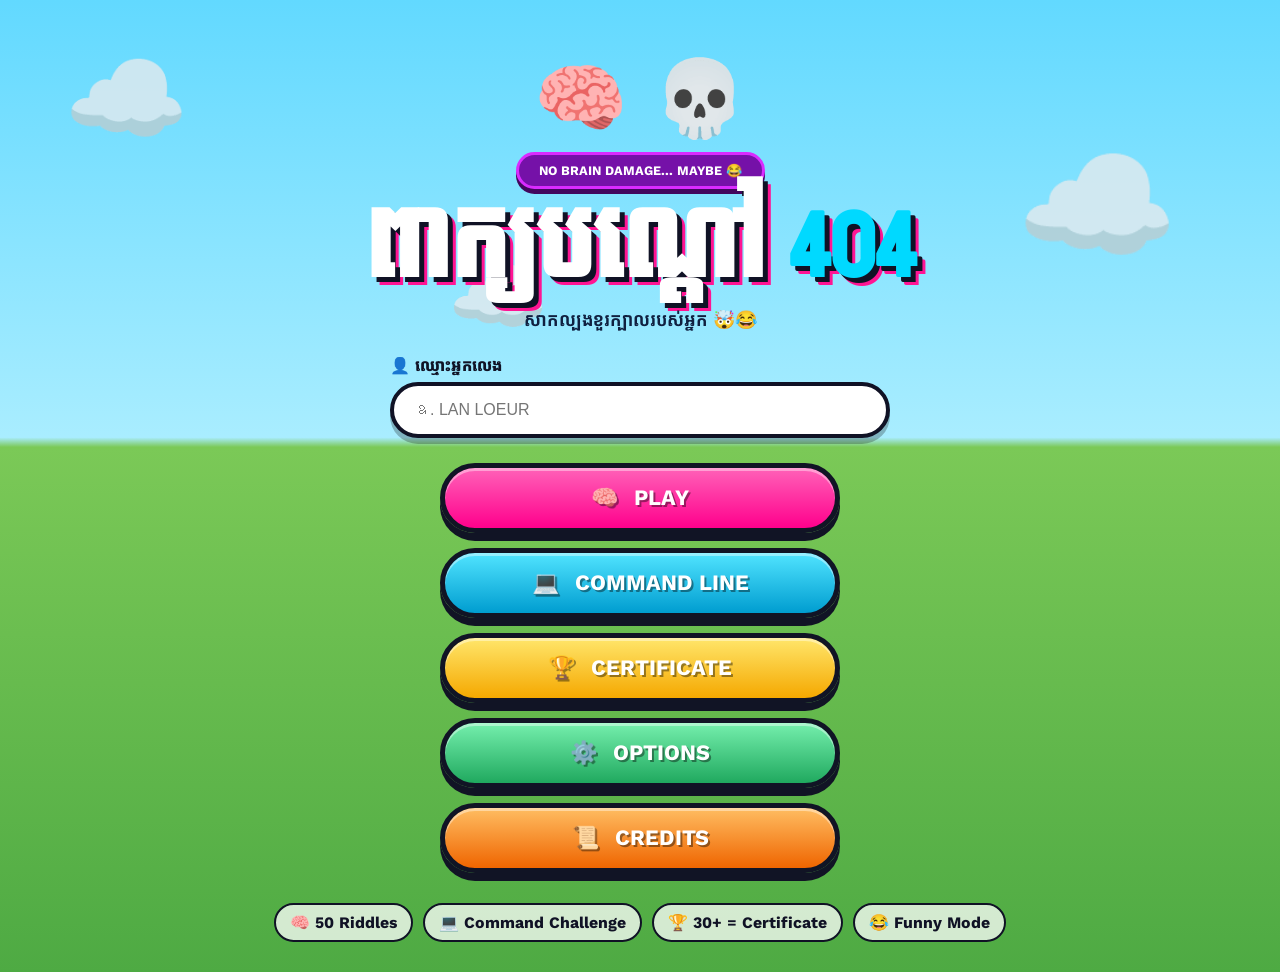
==== index.html @ 220d0214 "Add files via upload" ====
<!DOCTYPE html>
<html lang="km">
<head>
    <meta charset="UTF-8">
    <meta name="viewport" content="width=device-width, initial-scale=1.0">

    <title>ពាក្យបណ្ដៅ 404 🧠</title>

    <link rel="stylesheet" href="style.css">

    <link rel="preconnect" href="https://fonts.googleapis.com">
    <link rel="preconnect" href="https://fonts.gstatic.com" crossorigin>
    <link href="https://fonts.googleapis.com/css2?family=Kantumruy+Pro:wght@400;500;600;700&family=Koulen&display=swap" rel="stylesheet">
</head>

<body>

<!-- ================= HOME ================= -->

<section id="homeScreen" class="screen active">

    <div class="cloud cloud1">☁️</div>
    <div class="cloud cloud2">☁️</div>
    <div class="cloud cloud3">☁️</div>

    <div class="game-logo">
        <div class="logo-icons">🧠 💀</div>

        <div class="logo-small">
            NO BRAIN DAMAGE... MAYBE 😂
        </div>

        <h1>
            ពាក្យបណ្ដៅ
            <span>404</span>
        </h1>

        <p>
            សាកល្បងខួរក្បាលរបស់អ្នក 🤯😂
        </p>
    </div>

    <!-- Player name -->

    <div class="name-box">
        <label>👤 ឈ្មោះអ្នកលេង</label>

        <input
            type="text"
            id="playerName"
            placeholder="ឧ. LAN LOEUR"
            maxlength="30"
        >
    </div>


    <!-- Main Menu -->

    <div class="main-menu">

        <button class="game-btn pink" onclick="startRiddleGame()">
            <span>🧠</span>
            PLAY
        </button>

        <button class="game-btn blue" onclick="startCommandGame()">
            <span>💻</span>
            COMMAND LINE
        </button>

        <button class="game-btn yellow" onclick="openCertificate()">
            <span>🏆</span>
            CERTIFICATE
        </button>

        <button class="game-btn green" onclick="showOptions()">
            <span>⚙️</span>
            OPTIONS
        </button>

        <button class="game-btn orange" onclick="showCredits()">
            <span>📜</span>
            CREDITS
        </button>

    </div>


    <!-- Game Info -->

    <div class="bottom-info">

        <div>🧠 50 Riddles</div>
        <div>💻 Command Challenge</div>
        <div>🏆 30+ = Certificate</div>
        <div>😂 Funny Mode</div>

    </div>

</section>


<!-- ================= GAME ================= -->

<section id="gameScreen" class="screen">

    <div class="game-top">

        <button class="back-btn" onclick="goHome()">
            ← HOME
        </button>

        <div class="game-title" id="gameTitle">
            🧠 ពាក្យបណ្ដៅ
        </div>

        <div class="score">
            ⭐ <span id="score">0</span>
        </div>

    </div>


    <div class="progress-area">

        <div class="progress-text">
            Question <span id="questionNumber">1</span>
            /
            <span id="totalQuestions">50</span>
        </div>

        <div class="progress-bar">
            <div id="progressFill"></div>
        </div>

    </div>


    <div class="question-card">

        <div class="question-icon" id="questionIcon">
            🧠
        </div>

        <div class="funny-tag">
            😂 FUNNY MODE
        </div>

        <h2 id="questionText">
            សំណួរ
        </h2>

        <p id="loveText" class="love-text"></p>

        <input
            id="answerInput"
            type="text"
            placeholder="វាយចម្លើយរបស់អ្នក..."
            autocomplete="off"
        >

        <div class="answer-buttons">

            <button class="hint-btn" onclick="showHint()">
                💡 HINT
            </button>

            <button class="submit-btn" onclick="checkAnswer()">
                🚀 ANSWER
            </button>

        </div>

        <div id="hintBox" class="hint-box"></div>

        <div id="feedback" class="feedback"></div>

    </div>


    <div class="game-stats">

        <div>
            🔥 Combo:
            <strong id="combo">0</strong>
        </div>

        <div>
            ⭐ Score:
            <strong id="gameScore">0</strong>
        </div>

    </div>

</section>


<!-- ================= RESULT ================= -->

<section id="resultScreen" class="screen">

    <div class="result-box">

        <div class="result-icon" id="resultIcon">
            🏆
        </div>

        <h1 id="resultTitle">
            GAME OVER
        </h1>

        <p id="resultMessage"></p>

        <div class="final-score">

            <div>
                ⭐ SCORE
                <strong id="finalScore">0</strong>
            </div>

            <div>
                📝 QUESTIONS
                <strong id="finalTotal">0</strong>
            </div>

        </div>

        <button
            id="certificateButton"
            class="big-action"
            onclick="openCertificate()"
        >
            🏆 GET CERTIFICATE
        </button>

        <button class="big-action secondary" onclick="goHome()">
            🏠 HOME
        </button>

    </div>

</section>


<!-- ================= OPTIONS ================= -->

<section id="optionsScreen" class="screen">

    <div class="popup-box">

        <h1>⚙️ OPTIONS</h1>

        <div class="option-item">
            <span>😂 Funny Mode</span>
            <button onclick="toggleFunnyMode()" id="funnyToggle">
                ON
            </button>
        </div>

        <div class="option-item">
            <span>🔊 Sound Effect</span>
            <button onclick="toggleSound()" id="soundToggle">
                ON
            </button>
        </div>

        <button class="big-action secondary" onclick="goHome()">
            ← BACK
        </button>

    </div>

</section>


<!-- ================= CREDITS ================= -->

<section id="creditsScreen" class="screen">

    <div class="popup-box credits">

        <h1>📜 CREDITS</h1>

        <p>
            🧠 ពាក្យបណ្ដៅខ្មែរ
        </p>

        <p>
            💻 Command Line Challenge
        </p>

        <p>
            😂 Funny + Love Edition
        </p>

        <hr>

        <h2>
            Made with ❤️ + ☕ + Linux
        </h2>

        <p>
            ពេលខួរក្បាល Error 404<br>
            សូមកុំ Restart ខ្លួនឯង 😂
        </p>

        <button class="big-action secondary" onclick="goHome()">
            ← BACK
        </button>

    </div>

</section>


<script src="script.js"></script>

</body>
</html>
---- style.css ----
* {
    box-sizing: border-box;
    margin: 0;
    padding: 0;
}

:root {
    --pink: #ff1493;
    --blue: #00bfff;
    --yellow: #ffd21f;
    --green: #35d07f;
    --orange: #ff8a00;
    --dark: #101225;
}

body {
    font-family: "Kantumruy Pro", sans-serif;
    min-height: 100vh;
    overflow-x: hidden;

    background:
        linear-gradient(
            to bottom,
            #62d9ff 0%,
            #a9edff 45%,
            #7bc957 46%,
            #4eaa43 100%
        );

    color: white;
}


/* ================= SCREEN ================= */

.screen {
    min-height: 100vh;
    display: none;
    position: relative;
    padding: 30px 20px;

    overflow: hidden;
}

.screen.active {
    display: flex;
    flex-direction: column;
    align-items: center;
}


/* ================= CLOUDS ================= */

.cloud {
    position: absolute;
    font-size: 100px;
    opacity: .8;
    animation: cloudMove 15s linear infinite;
    pointer-events: none;
}

.cloud1 {
    top: 40px;
    left: 5%;
}

.cloud2 {
    top: 130px;
    right: 8%;
    font-size: 130px;
}

.cloud3 {
    top: 250px;
    left: 35%;
    font-size: 80px;
}

@keyframes cloudMove {

    0% {
        transform: translateX(-30px);
    }

    50% {
        transform: translateX(30px);
    }

    100% {
        transform: translateX(-30px);
    }
}


/* ================= HOME LOGO ================= */

.game-logo {
    margin-top: 25px;
    text-align: center;
    z-index: 2;
}

.logo-icons {
    font-size: 75px;
    margin-bottom: 8px;

    animation: bounce 2s infinite;
}

@keyframes bounce {

    0%, 100% {
        transform: translateY(0);
    }

    50% {
        transform: translateY(-12px);
    }
}

.logo-small {
    display: inline-block;

    padding: 8px 20px;

    background: #7511a8;
    border: 3px solid #d92bff;

    border-radius: 30px;

    font-size: 13px;
    font-weight: 700;

    box-shadow: 0 5px 0 #42075d;
}

.game-logo h1 {
    margin-top: 15px;

    font-family: "Koulen", sans-serif;

    font-size: clamp(50px, 8vw, 90px);

    line-height: 1;

    color: white;

    text-shadow:
        5px 5px 0 #101225,
        8px 8px 0 #ff1493;
}

.game-logo h1 span {
    color: #00d9ff;
}

.game-logo p {
    margin-top: 15px;

    font-size: 18px;
    font-weight: 600;

    color: #102040;
}


/* ================= NAME ================= */

.name-box {
    width: min(500px, 90%);

    margin: 25px auto;

    z-index: 5;
}

.name-box label {
    display: block;

    color: #101225;

    font-weight: 700;

    margin-bottom: 7px;
}

.name-box input {
    width: 100%;

    padding: 15px 20px;

    border: 4px solid #101225;

    border-radius: 30px;

    outline: none;

    background: white;

    color: #111;

    font-size: 16px;

    box-shadow: 0 6px 0 rgba(0,0,0,.25);
}

.name-box input:focus {
    border-color: var(--pink);
}


/* ================= MAIN MENU ================= */

.main-menu {
    width: min(400px, 90%);

    display: flex;
    flex-direction: column;

    gap: 15px;

    z-index: 5;
}

.game-btn {
    position: relative;

    width: 100%;

    padding: 17px 25px;

    border: 5px solid #111425;

    border-radius: 45px;

    font-family: "Kantumruy Pro", sans-serif;

    font-size: 22px;
    font-weight: 800;

    color: white;

    cursor: pointer;

    box-shadow:
        0 8px 0 #111425,
        inset 0 3px 0 rgba(255,255,255,.4);

    transition: .15s;

    text-shadow: 2px 2px 0 rgba(0,0,0,.4);
}

.game-btn span {
    margin-right: 10px;
}

.game-btn:hover {
    transform: scale(1.04) translateY(-3px);
}

.game-btn:active {
    transform: translateY(6px);

    box-shadow:
        0 2px 0 #111425;
}

.pink {
    background: linear-gradient(#ff62b8, #ff008c);
}

.blue {
    background: linear-gradient(#51e4ff, #009dd0);
}

.yellow {
    background: linear-gradient(#ffe66b, #f5a800);
}

.green {
    background: linear-gradient(#75efad, #20a95f);
}

.orange {
    background: linear-gradient(#ffbd62, #ef6500);
}


/* ================= BOTTOM INFO ================= */

.bottom-info {
    display: flex;
    flex-wrap: wrap;
    justify-content: center;

    gap: 10px;

    margin-top: 30px;

    color: #101225;

    font-weight: 700;

    z-index: 5;
}

.bottom-info div {
    padding: 8px 14px;

    background: rgba(255,255,255,.75);

    border: 2px solid #101225;

    border-radius: 20px;
}


/* ================= GAME SCREEN ================= */

#gameScreen {
    background:
        radial-gradient(
            circle at top,
            #6324a0,
            #14152b 50%,
            #061c2b
        );

    color: white;
}

.game-top {
    width: min(1000px, 100%);

    display: flex;
    align-items: center;
    justify-content: space-between;

    gap: 20px;

    margin-bottom: 30px;
}

.back-btn {
    padding: 10px 18px;

    border: 2px solid white;
    border-radius: 20px;

    background: rgba(255,255,255,.1);

    color: white;

    cursor: pointer;
}

.game-title {
    font-size: 24px;
    font-weight: 800;
}

.score {
    padding: 10px 18px;

    background: #191b3c;

    border-radius: 20px;

    font-weight: 800;
}

.progress-area {
    width: min(800px, 90%);

    margin-bottom: 25px;
}

.progress-text {
    margin-bottom: 8px;
    font-weight: 700;
}

.progress-bar {
    width: 100%;
    height: 14px;

    background: #252742;

    border-radius: 20px;

    overflow: hidden;
}

#progressFill {
    width: 0%;
    height: 100%;

    background: linear-gradient(
        90deg,
        #ff00cc,
        #00d9ff
    );

    transition: .4s;
}


/* ================= QUESTION CARD ================= */

.question-card {
    width: min(800px, 92%);

    padding: 40px;

    background: rgba(18,20,40,.96);

    border: 3px solid #34365b;

    border-radius: 30px;

    text-align: center;

    box-shadow:
        0 20px 50px rgba(0,0,0,.4);
}

.question-icon {
    font-size: 55px;
}

.funny-tag {
    display: inline-block;

    margin: 15px;

    padding: 6px 14px;

    background: #7511a8;

    border-radius: 20px;

    font-size: 12px;
}

.question-card h2 {
    line-height: 1.8;

    font-size: 23px;

    margin-bottom: 20px;
}

.love-text {
    color: #ff65b5;

    margin-bottom: 15px;
}

#answerInput {
    width: 100%;

    padding: 16px 20px;

    border: 3px solid #4a4d78;

    border-radius: 20px;

    background: #0d0f21;

    color: white;

    outline: none;

    font-size: 17px;

    font-family: inherit;
}

#answerInput:focus {
    border-color: #00d9ff;
}

.answer-buttons {
    display: flex;
    justify-content: center;

    gap: 15px;

    margin-top: 20px;
}

.answer-buttons button {
    border: none;

    padding: 13px 25px;

    border-radius: 20px;

    font-weight: 800;

    cursor: pointer;

    transition: .2s;
}

.hint-btn {
    background: #ffe044;
    color: #222;
}

.submit-btn {
    background: #00c8ed;
    color: #071525;
}

.answer-buttons button:hover {
    transform: scale(1.05);
}

.hint-box {
    margin-top: 15px;

    color: #ffe044;

    min-height: 25px;
}

.feedback {
    margin-top: 20px;

    min-height: 30px;

    font-weight: 800;

    font-size: 18px;
}

.correct {
    color: #46f58c;
}

.wrong {
    color: #ff5c7c;
}


/* ================= GAME STATS ================= */

.game-stats {
    display: flex;
    gap: 15px;

    margin-top: 25px;
}

.game-stats div {
    padding: 10px 18px;

    background: #171a38;

    border: 1px solid #35385e;

    border-radius: 20px;
}


/* ================= RESULT ================= */

#resultScreen,
#optionsScreen,
#creditsScreen {
    background:
        radial-gradient(
            circle at top,
            #6324a0,
            #080916
        );
}

.result-box,
.popup-box {
    width: min(600px, 92%);

    margin: auto;

    padding: 45px;

    text-align: center;

    background: #121428;

    border: 3px solid #34365b;

    border-radius: 30px;

    box-shadow: 0 20px 60px rgba(0,0,0,.5);
}

.result-icon {
    font-size: 90px;

    animation: bounce 1.5s infinite;
}

.result-box h1,
.popup-box h1 {
    margin: 20px 0;

    font-family: "Koulen", sans-serif;

    font-size: 45px;
}

.final-score {
    display: flex;
    justify-content: center;

    gap: 30px;

    margin: 30px 0;
}

.final-score div {
    display: flex;
    flex-direction: column;

    padding: 20px;

    background: #1c2040;

    border-radius: 20px;
}

.final-score strong {
    font-size: 35px;

    color: #00d9ff;
}

.big-action {
    width: 100%;

    margin-top: 12px;

    padding: 15px;

    border: none;

    border-radius: 25px;

    background: linear-gradient(
        90deg,
        #ff00cc,
        #7d00ff
    );

    color: white;

    font-family: inherit;

    font-size: 18px;

    font-weight: 800;

    cursor: pointer;
}

.big-action:hover {
    transform: scale(1.03);
}

.secondary {
    background: #252944;
}


/* ================= OPTIONS ================= */

.option-item {
    display: flex;
    justify-content: space-between;
    align-items: center;

    margin: 20px 0;

    padding: 18px;

    background: #1c2040;

    border-radius: 15px;
}

.option-item button {
    padding: 8px 18px;

    border: none;
    border-radius: 15px;

    background: #35d07f;

    font-weight: 800;

    cursor: pointer;
}

.credits p {
    margin: 15px 0;

    font-size: 18px;
}

.credits hr {
    margin: 25px 0;

    border-color: #34365b;
}


/* ================= RESPONSIVE ================= */

@media (max-width: 600px) {

    .screen {
        padding: 20px 12px;
    }

    .logo-icons {
        font-size: 55px;
    }

    .game-logo h1 {
        font-size: 52px;
    }

    .game-logo p {
        font-size: 14px;
    }

    .game-btn {
        font-size: 18px;
        padding: 15px;
    }

    .question-card {
        padding: 25px 18px;
    }

    .question-card h2 {
        font-size: 18px;
    }

    .answer-buttons {
        flex-direction: column;
    }

    .answer-buttons button {
        width: 100%;
    }

    .final-score {
        flex-direction: column;
        gap: 10px;
    }

}
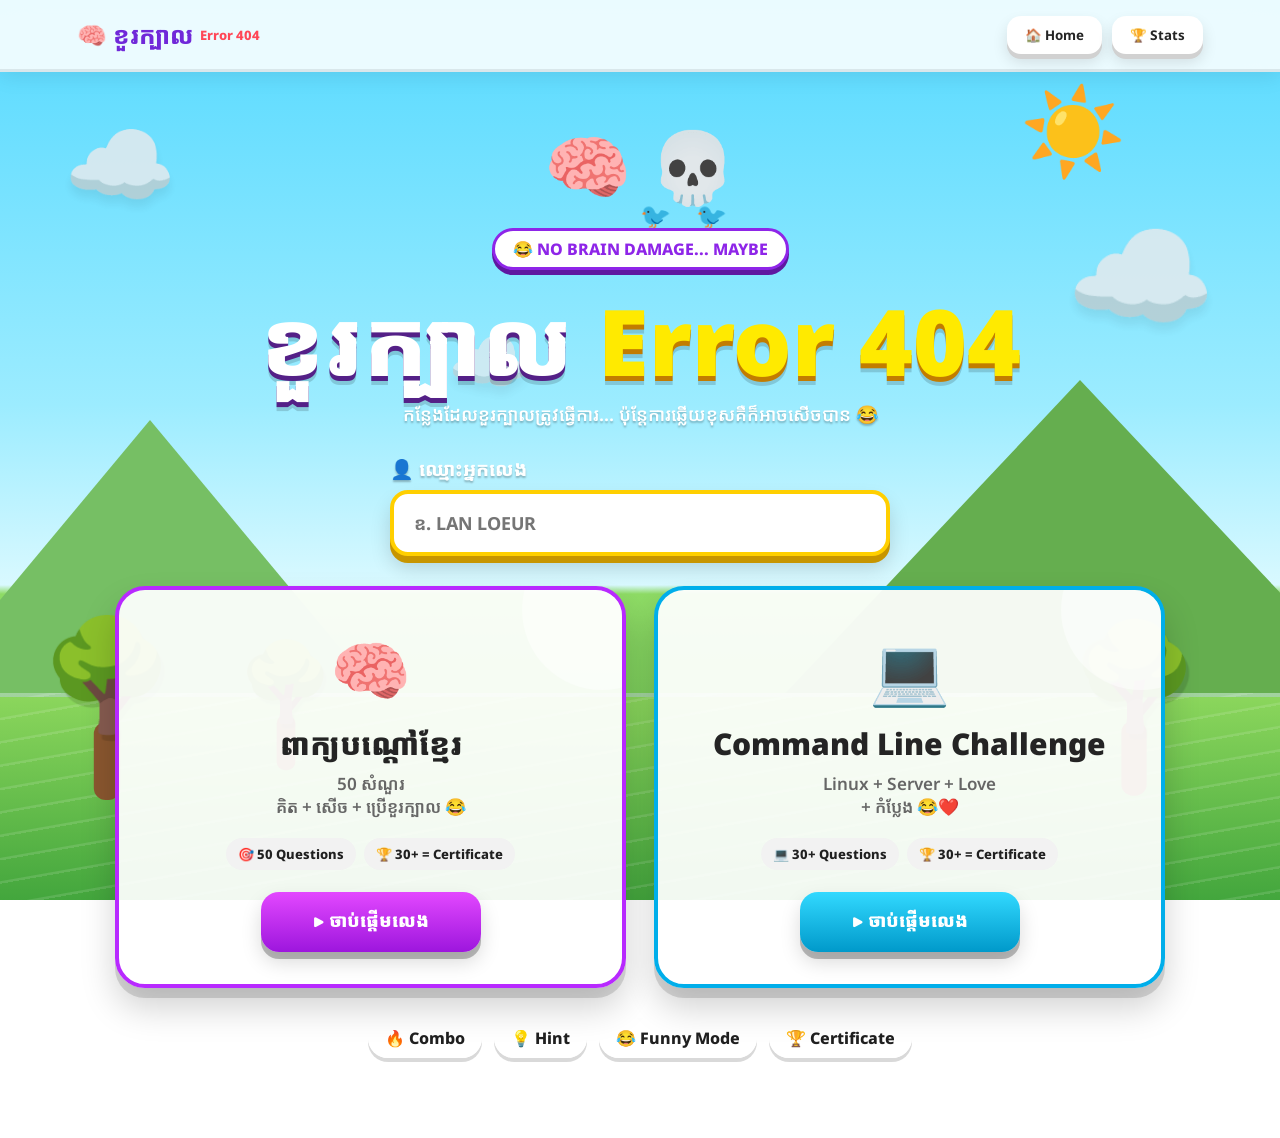
==== commit 82fc2afe: "Add files via upload" ====
--- a/index.html
+++ b/index.html
@@ -4,313 +4,369 @@
     <meta charset="UTF-8">
     <meta name="viewport" content="width=device-width, initial-scale=1.0">
 
-    <title>ពាក្យបណ្ដៅ 404 🧠</title>
+    <title>ខួរក្បាល Error 404 🧠</title>
 
     <link rel="stylesheet" href="style.css">
 
     <link rel="preconnect" href="https://fonts.googleapis.com">
     <link rel="preconnect" href="https://fonts.gstatic.com" crossorigin>
-    <link href="https://fonts.googleapis.com/css2?family=Kantumruy+Pro:wght@400;500;600;700&family=Koulen&display=swap" rel="stylesheet">
+    <link href="https://fonts.googleapis.com/css2?family=Baloo+2:wght@400;500;600;700;800&family=Noto+Sans+Khmer:wght@400;500;600;700;800&display=swap" rel="stylesheet">
 </head>
 
 <body>
 
-<!-- ================= HOME ================= -->
-
-<section id="homeScreen" class="screen active">
-
-    <div class="cloud cloud1">☁️</div>
-    <div class="cloud cloud2">☁️</div>
-    <div class="cloud cloud3">☁️</div>
-
-    <div class="game-logo">
-        <div class="logo-icons">🧠 💀</div>
-
-        <div class="logo-small">
-            NO BRAIN DAMAGE... MAYBE 😂
+<!-- =========================
+     BACKGROUND
+========================= -->
+
+<div class="game-world">
+
+    <div class="sun">☀️</div>
+
+    <div class="cloud cloud-1">☁️</div>
+    <div class="cloud cloud-2">☁️</div>
+    <div class="cloud cloud-3">☁️</div>
+
+    <div class="birds">🐦　🐦</div>
+
+    <div class="mountain mountain-back"></div>
+    <div class="mountain mountain-front"></div>
+
+    <div class="grass"></div>
+
+    <div class="tree tree-1">
+        <div class="tree-top">🌳</div>
+        <div class="tree-trunk"></div>
+    </div>
+
+    <div class="tree tree-2">
+        <div class="tree-top">🌳</div>
+        <div class="tree-trunk"></div>
+    </div>
+
+    <div class="tree tree-3">
+        <div class="tree-top">🌳</div>
+        <div class="tree-trunk"></div>
+    </div>
+
+</div>
+
+
+<!-- =========================
+     TOP BAR
+========================= -->
+
+<header class="top-bar">
+
+    <div class="logo">
+        🧠 <span>ខួរក្បាល</span>
+        <small>Error 404</small>
+    </div>
+
+    <div class="top-actions">
+
+        <button onclick="showHome()" class="small-btn">
+            🏠 Home
+        </button>
+
+        <button onclick="showStats()" class="small-btn">
+            🏆 Stats
+        </button>
+
+    </div>
+
+</header>
+
+
+<!-- =========================
+     HOME SCREEN
+========================= -->
+
+<main id="homeScreen" class="screen">
+
+    <section class="hero">
+
+        <div class="hero-icons">
+            🧠 💀
+        </div>
+
+        <div class="badge">
+            😂 NO BRAIN DAMAGE... MAYBE
         </div>
 
         <h1>
-            ពាក្យបណ្ដៅ
-            <span>404</span>
+            ខួរក្បាល
+            <span>Error 404</span>
         </h1>
 
-        <p>
-            សាកល្បងខួរក្បាលរបស់អ្នក 🤯😂
+        <p class="subtitle">
+            កន្លែងដែលខួរក្បាលត្រូវធ្វើការ...
+            ប៉ុន្តែការឆ្លើយខុសគឺក៏អាចសើចបាន 😂
         </p>
-    </div>
-
-    <!-- Player name -->
-
-    <div class="name-box">
-        <label>👤 ឈ្មោះអ្នកលេង</label>
-
-        <input
-            type="text"
-            id="playerName"
-            placeholder="ឧ. LAN LOEUR"
-            maxlength="30"
-        >
-    </div>
-
-
-    <!-- Main Menu -->
-
-    <div class="main-menu">
-
-        <button class="game-btn pink" onclick="startRiddleGame()">
-            <span>🧠</span>
-            PLAY
-        </button>
-
-        <button class="game-btn blue" onclick="startCommandGame()">
-            <span>💻</span>
-            COMMAND LINE
-        </button>
-
-        <button class="game-btn yellow" onclick="openCertificate()">
-            <span>🏆</span>
-            CERTIFICATE
-        </button>
-
-        <button class="game-btn green" onclick="showOptions()">
-            <span>⚙️</span>
-            OPTIONS
-        </button>
-
-        <button class="game-btn orange" onclick="showCredits()">
-            <span>📜</span>
-            CREDITS
-        </button>
-
-    </div>
-
-
-    <!-- Game Info -->
-
-    <div class="bottom-info">
-
-        <div>🧠 50 Riddles</div>
-        <div>💻 Command Challenge</div>
-        <div>🏆 30+ = Certificate</div>
-        <div>😂 Funny Mode</div>
+
+
+        <!-- PLAYER -->
+
+        <div class="player-box">
+
+            <label>👤 ឈ្មោះអ្នកលេង</label>
+
+            <input
+                type="text"
+                id="playerName"
+                placeholder="ឧ. LAN LOEUR"
+                maxlength="30"
+            >
+
+        </div>
+
+
+        <!-- GAME MENU -->
+
+        <div class="game-menu">
+
+            <!-- RIDDLE -->
+
+            <div class="game-card riddle-card">
+
+                <div class="card-icon">🧠</div>
+
+                <h2>ពាក្យបណ្ដៅខ្មែរ</h2>
+
+                <p>
+                    50 សំណួរ
+                    <br>
+                    គិត + សើច + ប្រើខួរក្បាល 😂
+                </p>
+
+                <div class="card-info">
+                    <span>🎯 50 Questions</span>
+                    <span>🏆 30+ = Certificate</span>
+                </div>
+
+                <button
+                    class="play-button purple"
+                    onclick="startGame('riddle')"
+                >
+                    ▶️ ចាប់ផ្ដើមលេង
+                </button>
+
+            </div>
+
+
+            <!-- COMMAND -->
+
+            <div class="game-card command-card">
+
+                <div class="card-icon">💻</div>
+
+                <h2>Command Line Challenge</h2>
+
+                <p>
+                    Linux + Server + Love
+                    <br>
+                    + កំប្លែង 😂❤️
+                </p>
+
+                <div class="card-info">
+                    <span>💻 30+ Questions</span>
+                    <span>🏆 30+ = Certificate</span>
+                </div>
+
+                <button
+                    class="play-button blue"
+                    onclick="startGame('command')"
+                >
+                    ▶️ ចាប់ផ្ដើមលេង
+                </button>
+
+            </div>
+
+        </div>
+
+
+        <!-- FEATURES -->
+
+        <div class="features">
+
+            <span>🔥 Combo</span>
+            <span>💡 Hint</span>
+            <span>😂 Funny Mode</span>
+            <span>🏆 Certificate</span>
+
+        </div>
+
+    </section>
+
+</main>
+
+
+<!-- =========================
+     GAME SCREEN
+========================= -->
+
+<section id="gameScreen" class="game-screen hidden">
+
+    <div class="game-container">
+
+        <!-- GAME HEADER -->
+
+        <div class="game-header">
+
+            <button onclick="showHome()" class="back-btn">
+                ← Menu
+            </button>
+
+            <div class="game-title" id="gameTitle">
+                🧠 ពាក្យបណ្ដៅខ្មែរ
+            </div>
+
+            <div class="score-box">
+                ⭐ <span id="score">0</span>
+            </div>
+
+        </div>
+
+
+        <!-- PROGRESS -->
+
+        <div class="progress-area">
+
+            <div class="progress-text">
+                Question
+                <span id="questionNumber">1</span>
+                /
+                <span id="totalQuestions">50</span>
+            </div>
+
+            <div class="progress-bar">
+                <div id="progressFill"></div>
+            </div>
+
+        </div>
+
+
+        <!-- COMBO -->
+
+        <div id="comboMessage" class="combo-message">
+            🔥 Combo x0
+        </div>
+
+
+        <!-- QUESTION -->
+
+        <div class="question-card">
+
+            <div class="question-icon" id="questionIcon">
+                🧠
+            </div>
+
+            <div class="question-text" id="questionText">
+                សំណួរ...
+            </div>
+
+        </div>
+
+
+        <!-- ANSWERS -->
+
+        <div id="answers" class="answers"></div>
+
+
+        <!-- HINT -->
+
+        <button id="hintButton" class="hint-btn" onclick="useHint()">
+            💡 Hint
+        </button>
+
+
+        <!-- FUNNY MESSAGE -->
+
+        <div id="funnyMessage" class="funny-message">
+            🤔 ត្រៀមខួរក្បាល!
+        </div>
 
     </div>
 
 </section>
 
 
-<!-- ================= GAME ================= -->
-
-<section id="gameScreen" class="screen">
-
-    <div class="game-top">
-
-        <button class="back-btn" onclick="goHome()">
-            ← HOME
-        </button>
-
-        <div class="game-title" id="gameTitle">
-            🧠 ពាក្យបណ្ដៅ
-        </div>
-
-        <div class="score">
-            ⭐ <span id="score">0</span>
-        </div>
-
-    </div>
-
-
-    <div class="progress-area">
-
-        <div class="progress-text">
-            Question <span id="questionNumber">1</span>
-            /
-            <span id="totalQuestions">50</span>
-        </div>
-
-        <div class="progress-bar">
-            <div id="progressFill"></div>
-        </div>
-
-    </div>
-
-
-    <div class="question-card">
-
-        <div class="question-icon" id="questionIcon">
-            🧠
-        </div>
-
-        <div class="funny-tag">
-            😂 FUNNY MODE
-        </div>
-
-        <h2 id="questionText">
-            សំណួរ
-        </h2>
-
-        <p id="loveText" class="love-text"></p>
-
-        <input
-            id="answerInput"
-            type="text"
-            placeholder="វាយចម្លើយរបស់អ្នក..."
-            autocomplete="off"
-        >
-
-        <div class="answer-buttons">
-
-            <button class="hint-btn" onclick="showHint()">
-                💡 HINT
-            </button>
-
-            <button class="submit-btn" onclick="checkAnswer()">
-                🚀 ANSWER
-            </button>
-
-        </div>
-
-        <div id="hintBox" class="hint-box"></div>
-
-        <div id="feedback" class="feedback"></div>
-
-    </div>
-
-
-    <div class="game-stats">
-
-        <div>
-            🔥 Combo:
-            <strong id="combo">0</strong>
-        </div>
-
-        <div>
-            ⭐ Score:
-            <strong id="gameScore">0</strong>
-        </div>
+<!-- =========================
+     STATS SCREEN
+========================= -->
+
+<section id="statsScreen" class="stats-screen hidden">
+
+    <div class="stats-card">
+
+        <button onclick="showHome()" class="back-btn">
+            ← Home
+        </button>
+
+        <h1>🏆 Your Stats</h1>
+
+        <div class="stat-item">
+            <span>👤 Player</span>
+            <strong id="statName">-</strong>
+        </div>
+
+        <div class="stat-item">
+            <span>🧠 Riddle Best Score</span>
+            <strong id="riddleBest">0</strong>
+        </div>
+
+        <div class="stat-item">
+            <span>💻 Command Best Score</span>
+            <strong id="commandBest">0</strong>
+        </div>
+
+        <div class="stat-item">
+            <span>🏆 Certificates</span>
+            <strong id="certCount">0</strong>
+        </div>
+
+        <button onclick="resetStats()" class="reset-btn">
+            🗑️ Reset Stats
+        </button>
 
     </div>
 
 </section>
 
 
-<!-- ================= RESULT ================= -->
-
-<section id="resultScreen" class="screen">
+<!-- =========================
+     RESULT MODAL
+========================= -->
+
+<div id="resultModal" class="modal hidden">
 
     <div class="result-box">
 
-        <div class="result-icon" id="resultIcon">
-            🏆
+        <div id="resultEmoji" class="result-emoji">
+            🎉
         </div>
 
         <h1 id="resultTitle">
-            GAME OVER
+            អស្ចារ្យ!
         </h1>
 
-        <p id="resultMessage"></p>
+        <p id="resultText">
+            អ្នកបាន...
+        </p>
 
         <div class="final-score">
-
-            <div>
-                ⭐ SCORE
-                <strong id="finalScore">0</strong>
-            </div>
-
-            <div>
-                📝 QUESTIONS
-                <strong id="finalTotal">0</strong>
-            </div>
-
-        </div>
-
-        <button
-            id="certificateButton"
-            class="big-action"
-            onclick="openCertificate()"
-        >
-            🏆 GET CERTIFICATE
-        </button>
-
-        <button class="big-action secondary" onclick="goHome()">
-            🏠 HOME
-        </button>
-
-    </div>
-
-</section>
-
-
-<!-- ================= OPTIONS ================= -->
-
-<section id="optionsScreen" class="screen">
-
-    <div class="popup-box">
-
-        <h1>⚙️ OPTIONS</h1>
-
-        <div class="option-item">
-            <span>😂 Funny Mode</span>
-            <button onclick="toggleFunnyMode()" id="funnyToggle">
-                ON
-            </button>
-        </div>
-
-        <div class="option-item">
-            <span>🔊 Sound Effect</span>
-            <button onclick="toggleSound()" id="soundToggle">
-                ON
-            </button>
-        </div>
-
-        <button class="big-action secondary" onclick="goHome()">
-            ← BACK
-        </button>
-
-    </div>
-
-</section>
-
-
-<!-- ================= CREDITS ================= -->
-
-<section id="creditsScreen" class="screen">
-
-    <div class="popup-box credits">
-
-        <h1>📜 CREDITS</h1>
-
-        <p>
-            🧠 ពាក្យបណ្ដៅខ្មែរ
-        </p>
-
-        <p>
-            💻 Command Line Challenge
-        </p>
-
-        <p>
-            😂 Funny + Love Edition
-        </p>
-
-        <hr>
-
-        <h2>
-            Made with ❤️ + ☕ + Linux
-        </h2>
-
-        <p>
-            ពេលខួរក្បាល Error 404<br>
-            សូមកុំ Restart ខ្លួនឯង 😂
-        </p>
-
-        <button class="big-action secondary" onclick="goHome()">
-            ← BACK
-        </button>
-
-    </div>
-
-</section>
+            ⭐ <span id="finalScore">0</span>
+        </div>
+
+        <div id="certificateArea"></div>
+
+        <button onclick="showHome()" class="menu-result-btn">
+            🏠 ត្រឡប់ទៅ Menu
+        </button>
+
+    </div>
+
+</div>
 
 
 <script src="script.js"></script>
--- a/style.css
+++ b/style.css
@@ -1,79 +1,97 @@
+/* =========================================
+   RESET
+========================================= */
+
 * {
-    box-sizing: border-box;
     margin: 0;
     padding: 0;
-}
-
-:root {
-    --pink: #ff1493;
-    --blue: #00bfff;
-    --yellow: #ffd21f;
-    --green: #35d07f;
-    --orange: #ff8a00;
-    --dark: #101225;
+    box-sizing: border-box;
+}
+
+html {
+    scroll-behavior: smooth;
 }
 
 body {
-    font-family: "Kantumruy Pro", sans-serif;
+    font-family: "Noto Sans Khmer", "Baloo 2", sans-serif;
+    overflow-x: hidden;
     min-height: 100vh;
-    overflow-x: hidden;
+    color: #202020;
+}
+
+
+/* =========================================
+   GAME WORLD
+========================================= */
+
+.game-world {
+    position: fixed;
+    inset: 0;
+    z-index: -10;
+    overflow: hidden;
 
     background:
         linear-gradient(
             to bottom,
-            #62d9ff 0%,
-            #a9edff 45%,
-            #7bc957 46%,
-            #4eaa43 100%
+            #55d9ff 0%,
+            #9cecff 45%,
+            #d9f9ff 65%,
+            #8edb65 66%,
+            #55ad45 100%
         );
-
-    color: white;
-}
-
-
-/* ================= SCREEN ================= */
-
-.screen {
-    min-height: 100vh;
-    display: none;
-    position: relative;
-    padding: 30px 20px;
-
-    overflow: hidden;
-}
-
-.screen.active {
-    display: flex;
-    flex-direction: column;
-    align-items: center;
-}
-
-
-/* ================= CLOUDS ================= */
+}
+
+
+/* Sun */
+
+.sun {
+    position: absolute;
+    top: 70px;
+    right: 12%;
+    font-size: 85px;
+    animation: sunFloat 4s ease-in-out infinite;
+}
+
+@keyframes sunFloat {
+
+    0%, 100% {
+        transform: translateY(0);
+    }
+
+    50% {
+        transform: translateY(-12px);
+    }
+
+}
+
+
+/* Clouds */
 
 .cloud {
     position: absolute;
-    font-size: 100px;
-    opacity: .8;
-    animation: cloudMove 15s linear infinite;
-    pointer-events: none;
-}
-
-.cloud1 {
-    top: 40px;
+    font-size: 90px;
+    opacity: 0.85;
+    filter: drop-shadow(0 8px 5px rgba(0,0,0,0.08));
+}
+
+.cloud-1 {
+    top: 100px;
     left: 5%;
-}
-
-.cloud2 {
-    top: 130px;
-    right: 8%;
-    font-size: 130px;
-}
-
-.cloud3 {
-    top: 250px;
+    animation: cloudMove 25s linear infinite;
+}
+
+.cloud-2 {
+    top: 190px;
+    right: 5%;
+    font-size: 120px;
+    animation: cloudMoveReverse 32s linear infinite;
+}
+
+.cloud-3 {
+    top: 35%;
     left: 35%;
-    font-size: 80px;
+    font-size: 65px;
+    opacity: 0.7;
 }
 
 @keyframes cloudMove {
@@ -83,684 +101,1234 @@
     }
 
     50% {
-        transform: translateX(30px);
+        transform: translateX(80px);
     }
 
     100% {
         transform: translateX(-30px);
     }
-}
-
-
-/* ================= HOME LOGO ================= */
-
-.game-logo {
-    margin-top: 25px;
+
+}
+
+@keyframes cloudMoveReverse {
+
+    0% {
+        transform: translateX(40px);
+    }
+
+    50% {
+        transform: translateX(-80px);
+    }
+
+    100% {
+        transform: translateX(40px);
+    }
+
+}
+
+
+/* Birds */
+
+.birds {
+    position: absolute;
+    top: 22%;
+    left: 50%;
+    font-size: 25px;
+    animation: birdMove 5s ease-in-out infinite;
+}
+
+@keyframes birdMove {
+
+    0%, 100% {
+        transform: translateX(-40px);
+    }
+
+    50% {
+        transform: translateX(40px);
+    }
+
+}
+
+
+/* =========================================
+   MOUNTAINS
+========================================= */
+
+.mountain {
+    position: absolute;
+    bottom: 20%;
+    width: 0;
+    height: 0;
+    border-left: 250px solid transparent;
+    border-right: 250px solid transparent;
+    border-bottom: 300px solid;
+}
+
+.mountain-back {
+    left: -100px;
+    border-bottom-color: #76bf64;
+}
+
+.mountain-front {
+    right: -120px;
+    border-left-width: 320px;
+    border-right-width: 320px;
+    border-bottom-width: 340px;
+    border-bottom-color: #65ae4f;
+}
+
+
+/* Grass */
+
+.grass {
+    position: absolute;
+    bottom: 0;
+    left: 0;
+    right: 0;
+    height: 23%;
+
+    background:
+        repeating-linear-gradient(
+            170deg,
+            transparent 0 20px,
+            rgba(255,255,255,0.12) 21px 23px
+        ),
+        linear-gradient(
+            to bottom,
+            #8bd65c,
+            #43a63d
+        );
+
+    border-top: 4px solid rgba(255,255,255,0.5);
+}
+
+
+/* =========================================
+   TREES
+========================================= */
+
+.tree {
+    position: absolute;
+    bottom: 13%;
+}
+
+.tree-1 {
+    left: 4%;
+    transform: scale(1.2);
+}
+
+.tree-2 {
+    left: 18%;
+    transform: scale(0.85);
+}
+
+.tree-3 {
+    right: 7%;
+    transform: scale(1.15);
+}
+
+.tree-top {
+    font-size: 90px;
+    filter: drop-shadow(3px 5px 0 rgba(0,0,0,0.12));
+}
+
+.tree-trunk {
+    width: 22px;
+    height: 65px;
+    margin: -18px auto 0;
+    background: #8a572f;
+    border-radius: 10px;
+}
+
+
+/* =========================================
+   TOP BAR
+========================================= */
+
+.top-bar {
+    position: relative;
+    z-index: 20;
+
+    height: 72px;
+
+    display: flex;
+    justify-content: space-between;
+    align-items: center;
+
+    padding: 0 6%;
+
+    background: rgba(255,255,255,0.88);
+    backdrop-filter: blur(15px);
+
+    border-bottom: 3px solid rgba(0,0,0,0.08);
+
+    box-shadow: 0 5px 20px rgba(0,0,0,0.08);
+}
+
+.logo {
+    font-size: 24px;
+    font-weight: 800;
+    display: flex;
+    align-items: center;
+    gap: 6px;
+}
+
+.logo span {
+    color: #7028d9;
+}
+
+.logo small {
+    color: #ff4757;
+    font-size: 13px;
+    font-weight: 800;
+}
+
+.top-actions {
+    display: flex;
+    gap: 10px;
+}
+
+.small-btn,
+.back-btn {
+    border: 0;
+    padding: 10px 18px;
+
+    border-radius: 14px;
+
+    background: #fff;
+    color: #252525;
+
+    font-family: inherit;
+    font-weight: 700;
+
+    cursor: pointer;
+
+    box-shadow:
+        0 5px 0 #d1d1d1,
+        0 8px 15px rgba(0,0,0,0.12);
+
+    transition: 0.15s;
+}
+
+.small-btn:hover,
+.back-btn:hover {
+    transform: translateY(-2px);
+}
+
+.small-btn:active,
+.back-btn:active {
+    transform: translateY(3px);
+    box-shadow: 0 2px 0 #d1d1d1;
+}
+
+
+/* =========================================
+   HOME
+========================================= */
+
+.screen {
+    min-height: calc(100vh - 72px);
+    position: relative;
+}
+
+.hero {
+    max-width: 1200px;
+    margin: auto;
+
+    padding: 45px 25px 80px;
+
     text-align: center;
-    z-index: 2;
-}
-
-.logo-icons {
-    font-size: 75px;
-    margin-bottom: 8px;
-
-    animation: bounce 2s infinite;
-}
-
-@keyframes bounce {
+}
+
+.hero-icons {
+    font-size: 70px;
+
+    animation: heroBounce 2s ease-in-out infinite;
+}
+
+@keyframes heroBounce {
 
     0%, 100% {
-        transform: translateY(0);
+        transform: translateY(0) rotate(0deg);
     }
 
     50% {
-        transform: translateY(-12px);
-    }
-}
-
-.logo-small {
+        transform: translateY(-10px) rotate(3deg);
+    }
+
+}
+
+
+/* Badge */
+
+.badge {
     display: inline-block;
 
-    padding: 8px 20px;
-
-    background: #7511a8;
-    border: 3px solid #d92bff;
+    margin: 15px 0;
+
+    padding: 7px 18px;
+
+    background: #fff;
+    color: #8e25e8;
+
+    border: 3px solid #8e25e8;
 
     border-radius: 30px;
 
-    font-size: 13px;
-    font-weight: 700;
-
-    box-shadow: 0 5px 0 #42075d;
-}
-
-.game-logo h1 {
-    margin-top: 15px;
-
-    font-family: "Koulen", sans-serif;
-
-    font-size: clamp(50px, 8vw, 90px);
+    font-weight: 800;
+
+    box-shadow: 0 5px 0 #5f18a0;
+}
+
+
+/* Title */
+
+.hero h1 {
+    font-size: clamp(48px, 8vw, 92px);
 
     line-height: 1;
 
-    color: white;
+    font-weight: 900;
+
+    color: #fff;
 
     text-shadow:
-        5px 5px 0 #101225,
-        8px 8px 0 #ff1493;
-}
-
-.game-logo h1 span {
-    color: #00d9ff;
-}
-
-.game-logo p {
-    margin-top: 15px;
+        0 5px 0 #542087,
+        0 9px 0 rgba(0,0,0,0.15);
+
+    margin: 10px 0 15px;
+}
+
+.hero h1 span {
+    color: #ffea00;
+    text-shadow:
+        0 5px 0 #c27c00,
+        0 9px 0 rgba(0,0,0,0.15);
+}
+
+.subtitle {
+    max-width: 760px;
+    margin: auto;
+
+    color: #ffffff;
 
     font-size: 18px;
     font-weight: 600;
 
-    color: #102040;
-}
-
-
-/* ================= NAME ================= */
-
-.name-box {
-    width: min(500px, 90%);
-
-    margin: 25px auto;
-
-    z-index: 5;
-}
-
-.name-box label {
+    text-shadow: 0 2px 2px rgba(0,0,0,0.25);
+}
+
+
+/* =========================================
+   PLAYER
+========================================= */
+
+.player-box {
+    max-width: 500px;
+    margin: 30px auto 25px;
+
+    text-align: left;
+}
+
+.player-box label {
     display: block;
 
-    color: #101225;
-
+    color: #fff;
+
+    font-size: 19px;
+    font-weight: 800;
+
+    margin-bottom: 8px;
+
+    text-shadow: 0 2px 2px rgba(0,0,0,0.25);
+}
+
+.player-box input {
+    width: 100%;
+
+    padding: 17px 20px;
+
+    border: 4px solid #ffcf00;
+
+    border-radius: 18px;
+
+    outline: none;
+
+    font-family: inherit;
+    font-size: 18px;
     font-weight: 700;
 
-    margin-bottom: 7px;
-}
-
-.name-box input {
-    width: 100%;
-
-    padding: 15px 20px;
-
-    border: 4px solid #101225;
+    background: #fff;
+
+    box-shadow:
+        0 7px 0 #c79500,
+        0 12px 20px rgba(0,0,0,0.15);
+}
+
+.player-box input:focus {
+    border-color: #ff6b35;
+}
+
+
+/* =========================================
+   GAME MENU
+========================================= */
+
+.game-menu {
+
+    display: grid;
+
+    grid-template-columns:
+        repeat(2, minmax(280px, 1fr));
+
+    gap: 28px;
+
+    max-width: 1050px;
+
+    margin: 30px auto;
+}
+
+
+/* Cards */
+
+.game-card {
+
+    position: relative;
+
+    padding: 35px 30px 32px;
 
     border-radius: 30px;
 
-    outline: none;
-
-    background: white;
-
-    color: #111;
-
-    font-size: 16px;
-
-    box-shadow: 0 6px 0 rgba(0,0,0,.25);
-}
-
-.name-box input:focus {
-    border-color: var(--pink);
-}
-
-
-/* ================= MAIN MENU ================= */
-
-.main-menu {
-    width: min(400px, 90%);
-
+    background: rgba(255,255,255,0.93);
+
+    border: 4px solid #fff;
+
+    box-shadow:
+        0 10px 0 rgba(0,0,0,0.13),
+        0 20px 35px rgba(0,0,0,0.18);
+
+    transition: 0.25s;
+
+    overflow: hidden;
+}
+
+.game-card:hover {
+    transform: translateY(-8px) rotate(-1deg);
+}
+
+.game-card::before {
+    content: "";
+
+    position: absolute;
+
+    top: -60px;
+    right: -60px;
+
+    width: 160px;
+    height: 160px;
+
+    border-radius: 50%;
+
+    background: rgba(255,255,255,0.45);
+}
+
+.riddle-card {
+    border-color: #b829ff;
+}
+
+.command-card {
+    border-color: #00aeea;
+}
+
+.card-icon {
+    font-size: 65px;
+    margin-bottom: 10px;
+}
+
+.game-card h2 {
+    font-size: 30px;
+    font-weight: 900;
+
+    color: #242424;
+}
+
+.game-card p {
+    margin: 8px 0 20px;
+
+    color: #666;
+
+    font-size: 17px;
+    font-weight: 600;
+}
+
+.card-info {
     display: flex;
-    flex-direction: column;
+    justify-content: center;
+    flex-wrap: wrap;
+    gap: 8px;
+
+    margin-bottom: 22px;
+}
+
+.card-info span {
+    padding: 7px 12px;
+
+    border-radius: 20px;
+
+    background: #f2f2f2;
+
+    font-size: 13px;
+    font-weight: 800;
+}
+
+
+/* =========================================
+   PLAY BUTTON
+========================================= */
+
+.play-button {
+    border: 0;
+
+    min-width: 220px;
+
+    padding: 16px 25px;
+
+    border-radius: 18px;
+
+    color: #fff;
+
+    font-family: inherit;
+    font-size: 18px;
+    font-weight: 900;
+
+    cursor: pointer;
+
+    box-shadow:
+        0 7px 0 rgba(0,0,0,0.25),
+        0 10px 20px rgba(0,0,0,0.15);
+
+    transition: 0.15s;
+}
+
+.play-button:hover {
+    transform: scale(1.05);
+}
+
+.play-button:active {
+    transform: translateY(5px);
+    box-shadow: 0 2px 0 rgba(0,0,0,0.25);
+}
+
+.purple {
+    background:
+        linear-gradient(
+            #e348ff,
+            #9d16dd
+        );
+}
+
+.blue {
+    background:
+        linear-gradient(
+            #32d9ff,
+            #0099ca
+        );
+}
+
+
+/* =========================================
+   FEATURES
+========================================= */
+
+.features {
+    display: flex;
+
+    justify-content: center;
+    flex-wrap: wrap;
+
+    gap: 12px;
+
+    margin-top: 30px;
+}
+
+.features span {
+    background: rgba(255,255,255,0.9);
+
+    padding: 9px 17px;
+
+    border-radius: 30px;
+
+    font-weight: 800;
+
+    box-shadow: 0 4px 0 rgba(0,0,0,0.15);
+}
+
+
+/* =========================================
+   GAME SCREEN
+========================================= */
+
+.game-screen {
+    min-height: calc(100vh - 72px);
+
+    padding: 30px 20px 80px;
+
+    position: relative;
+}
+
+.game-container {
+    max-width: 900px;
+    margin: auto;
+}
+
+
+/* Header */
+
+.game-header {
+    display: grid;
+
+    grid-template-columns: 1fr auto 1fr;
+
+    align-items: center;
 
     gap: 15px;
-
-    z-index: 5;
-}
-
-.game-btn {
-    position: relative;
-
-    width: 100%;
-
-    padding: 17px 25px;
-
-    border: 5px solid #111425;
-
-    border-radius: 45px;
-
-    font-family: "Kantumruy Pro", sans-serif;
-
-    font-size: 22px;
+}
+
+.game-title {
+    font-size: 25px;
+    font-weight: 900;
+
+    color: #fff;
+
+    text-align: center;
+
+    text-shadow: 0 3px 0 rgba(0,0,0,0.2);
+}
+
+.score-box {
+    justify-self: end;
+
+    padding: 10px 18px;
+
+    border-radius: 15px;
+
+    background: #fff;
+
+    font-size: 18px;
+    font-weight: 900;
+
+    box-shadow: 0 5px 0 #cfcfcf;
+}
+
+
+/* Progress */
+
+.progress-area {
+    margin: 25px 0 10px;
+}
+
+.progress-text {
+    color: #fff;
+
     font-weight: 800;
 
-    color: white;
-
-    cursor: pointer;
-
-    box-shadow:
-        0 8px 0 #111425,
-        inset 0 3px 0 rgba(255,255,255,.4);
-
-    transition: .15s;
-
-    text-shadow: 2px 2px 0 rgba(0,0,0,.4);
-}
-
-.game-btn span {
-    margin-right: 10px;
-}
-
-.game-btn:hover {
-    transform: scale(1.04) translateY(-3px);
-}
-
-.game-btn:active {
-    transform: translateY(6px);
-
-    box-shadow:
-        0 2px 0 #111425;
-}
-
-.pink {
-    background: linear-gradient(#ff62b8, #ff008c);
-}
-
-.blue {
-    background: linear-gradient(#51e4ff, #009dd0);
-}
-
-.yellow {
-    background: linear-gradient(#ffe66b, #f5a800);
-}
-
-.green {
-    background: linear-gradient(#75efad, #20a95f);
-}
-
-.orange {
-    background: linear-gradient(#ffbd62, #ef6500);
-}
-
-
-/* ================= BOTTOM INFO ================= */
-
-.bottom-info {
-    display: flex;
-    flex-wrap: wrap;
-    justify-content: center;
-
-    gap: 10px;
-
-    margin-top: 30px;
-
-    color: #101225;
-
-    font-weight: 700;
-
-    z-index: 5;
-}
-
-.bottom-info div {
-    padding: 8px 14px;
-
-    background: rgba(255,255,255,.75);
-
-    border: 2px solid #101225;
-
-    border-radius: 20px;
-}
-
-
-/* ================= GAME SCREEN ================= */
-
-#gameScreen {
-    background:
-        radial-gradient(
-            circle at top,
-            #6324a0,
-            #14152b 50%,
-            #061c2b
-        );
-
-    color: white;
-}
-
-.game-top {
-    width: min(1000px, 100%);
-
-    display: flex;
-    align-items: center;
-    justify-content: space-between;
-
-    gap: 20px;
-
-    margin-bottom: 30px;
-}
-
-.back-btn {
-    padding: 10px 18px;
-
-    border: 2px solid white;
-    border-radius: 20px;
-
-    background: rgba(255,255,255,.1);
-
-    color: white;
-
-    cursor: pointer;
-}
-
-.game-title {
-    font-size: 24px;
-    font-weight: 800;
-}
-
-.score {
-    padding: 10px 18px;
-
-    background: #191b3c;
-
-    border-radius: 20px;
-
-    font-weight: 800;
-}
-
-.progress-area {
-    width: min(800px, 90%);
-
-    margin-bottom: 25px;
-}
-
-.progress-text {
     margin-bottom: 8px;
-    font-weight: 700;
 }
 
 .progress-bar {
     width: 100%;
-    height: 14px;
-
-    background: #252742;
+    height: 17px;
+
+    background: rgba(255,255,255,0.7);
 
     border-radius: 20px;
 
     overflow: hidden;
+
+    border: 3px solid #fff;
 }
 
 #progressFill {
     width: 0%;
     height: 100%;
 
-    background: linear-gradient(
-        90deg,
-        #ff00cc,
-        #00d9ff
-    );
-
-    transition: .4s;
-}
-
-
-/* ================= QUESTION CARD ================= */
+    background:
+        linear-gradient(
+            90deg,
+            #ff00cc,
+            #ffe600,
+            #00e5ff
+        );
+
+    transition: width 0.4s;
+}
+
+
+/* Combo */
+
+.combo-message {
+    text-align: center;
+
+    margin: 15px 0;
+
+    color: #fff;
+
+    font-size: 20px;
+    font-weight: 900;
+
+    text-shadow: 0 3px 0 rgba(0,0,0,0.2);
+}
+
+
+/* =========================================
+   QUESTION
+========================================= */
 
 .question-card {
-    width: min(800px, 92%);
-
-    padding: 40px;
-
-    background: rgba(18,20,40,.96);
-
-    border: 3px solid #34365b;
+
+    position: relative;
+
+    background: #fff;
 
     border-radius: 30px;
 
+    padding: 35px 35px 40px;
+
+    margin-top: 15px;
+
     text-align: center;
 
+    border: 5px solid #ffcf00;
+
     box-shadow:
-        0 20px 50px rgba(0,0,0,.4);
+        0 9px 0 #c29100,
+        0 20px 35px rgba(0,0,0,0.18);
+
+    overflow: hidden;
 }
 
 .question-icon {
     font-size: 55px;
-}
-
-.funny-tag {
+
+    margin-bottom: 15px;
+}
+
+.question-text {
+
+    font-size: clamp(22px, 3vw, 31px);
+
+    line-height: 1.6;
+
+    font-weight: 800;
+
+    color: #262626;
+}
+
+
+/* =========================================
+   ANSWERS
+========================================= */
+
+.answers {
+
+    display: grid;
+
+    grid-template-columns:
+        repeat(2, 1fr);
+
+    gap: 16px;
+
+    margin-top: 25px;
+}
+
+.answer-btn {
+
+    border: 4px solid #fff;
+
+    border-radius: 20px;
+
+    padding: 17px 20px;
+
+    min-height: 70px;
+
+    background: #fff;
+
+    color: #292929;
+
+    font-family: inherit;
+
+    font-size: 17px;
+    font-weight: 800;
+
+    cursor: pointer;
+
+    box-shadow:
+        0 6px 0 #bbb,
+        0 10px 15px rgba(0,0,0,0.13);
+
+    transition: 0.15s;
+}
+
+.answer-btn:hover {
+
+    transform: translateY(-3px);
+
+    border-color: #ffcf00;
+}
+
+.answer-btn.correct {
+
+    background: #63e66b;
+
+    border-color: #1eaa3a;
+
+    color: #fff;
+
+    box-shadow: 0 6px 0 #147426;
+}
+
+.answer-btn.wrong {
+
+    background: #ff6565;
+
+    border-color: #c51f1f;
+
+    color: #fff;
+
+    box-shadow: 0 6px 0 #8d1111;
+
+    animation: shake 0.3s;
+}
+
+@keyframes shake {
+
+    0%,100% {
+        transform: translateX(0);
+    }
+
+    25% {
+        transform: translateX(-8px);
+    }
+
+    75% {
+        transform: translateX(8px);
+    }
+
+}
+
+
+/* =========================================
+   HINT
+========================================= */
+
+.hint-btn {
+
+    display: block;
+
+    margin: 25px auto 0;
+
+    padding: 12px 22px;
+
+    border: 0;
+
+    border-radius: 18px;
+
+    background: #fff176;
+
+    color: #4b3e00;
+
+    font-family: inherit;
+
+    font-size: 16px;
+    font-weight: 900;
+
+    cursor: pointer;
+
+    box-shadow: 0 5px 0 #b89f00;
+}
+
+.hint-btn:disabled {
+    opacity: 0.5;
+    cursor: not-allowed;
+}
+
+
+/* Funny */
+
+.funny-message {
+
+    text-align: center;
+
+    margin-top: 20px;
+
+    color: #fff;
+
+    font-size: 18px;
+    font-weight: 800;
+
+    min-height: 30px;
+
+    text-shadow: 0 2px 3px rgba(0,0,0,0.3);
+}
+
+
+/* =========================================
+   STATS
+========================================= */
+
+.stats-screen {
+
+    min-height: calc(100vh - 72px);
+
+    padding: 50px 20px;
+
+    position: relative;
+}
+
+.stats-card {
+
+    max-width: 650px;
+
+    margin: auto;
+
+    background: #fff;
+
+    padding: 35px;
+
+    border-radius: 30px;
+
+    border: 5px solid #ffd000;
+
+    box-shadow:
+        0 9px 0 #c59b00,
+        0 20px 40px rgba(0,0,0,0.18);
+}
+
+.stats-card h1 {
+
+    text-align: center;
+
+    margin: 20px 0 30px;
+
+    font-size: 40px;
+}
+
+.stat-item {
+
+    display: flex;
+
+    justify-content: space-between;
+
+    align-items: center;
+
+    padding: 18px;
+
+    margin: 12px 0;
+
+    border-radius: 16px;
+
+    background: #f3f3f3;
+
+    font-weight: 800;
+}
+
+.stat-item strong {
+    color: #7624db;
+    font-size: 20px;
+}
+
+.reset-btn {
+
+    width: 100%;
+
+    margin-top: 20px;
+
+    padding: 14px;
+
+    border: 0;
+
+    border-radius: 16px;
+
+    background: #ff5757;
+
+    color: #fff;
+
+    font-family: inherit;
+
+    font-size: 17px;
+
+    font-weight: 900;
+
+    cursor: pointer;
+
+    box-shadow: 0 6px 0 #b82d2d;
+}
+
+
+/* =========================================
+   MODAL
+========================================= */
+
+.modal {
+
+    position: fixed;
+
+    inset: 0;
+
+    z-index: 100;
+
+    display: flex;
+
+    align-items: center;
+
+    justify-content: center;
+
+    padding: 20px;
+
+    background: rgba(0,0,0,0.6);
+
+    backdrop-filter: blur(7px);
+}
+
+.result-box {
+
+    width: min(600px, 100%);
+
+    padding: 40px;
+
+    text-align: center;
+
+    background: #fff;
+
+    border-radius: 30px;
+
+    border: 6px solid #ffd000;
+
+    box-shadow:
+        0 10px 0 #b98d00,
+        0 25px 60px rgba(0,0,0,0.35);
+
+    animation: pop 0.35s ease;
+}
+
+@keyframes pop {
+
+    from {
+        transform: scale(0.7);
+        opacity: 0;
+    }
+
+    to {
+        transform: scale(1);
+        opacity: 1;
+    }
+
+}
+
+.result-emoji {
+    font-size: 75px;
+}
+
+.result-box h1 {
+    font-size: 40px;
+    margin: 10px;
+}
+
+.result-box p {
+    color: #555;
+    font-weight: 600;
+    font-size: 18px;
+}
+
+.final-score {
+
     display: inline-block;
 
-    margin: 15px;
-
-    padding: 6px 14px;
-
-    background: #7511a8;
+    margin: 20px;
+
+    padding: 15px 30px;
+
+    background: #fff4a8;
 
     border-radius: 20px;
 
-    font-size: 12px;
-}
-
-.question-card h2 {
-    line-height: 1.8;
-
-    font-size: 23px;
-
-    margin-bottom: 20px;
-}
-
-.love-text {
-    color: #ff65b5;
-
-    margin-bottom: 15px;
-}
-
-#answerInput {
+    font-size: 30px;
+
+    font-weight: 900;
+}
+
+.certificate-btn {
+
+    display: block;
+
     width: 100%;
 
-    padding: 16px 20px;
-
-    border: 3px solid #4a4d78;
-
-    border-radius: 20px;
-
-    background: #0d0f21;
-
-    color: white;
-
-    outline: none;
+    margin: 15px 0;
+
+    padding: 16px;
+
+    border: 0;
+
+    border-radius: 18px;
+
+    background:
+        linear-gradient(
+            90deg,
+            #ffb300,
+            #ffe600
+        );
+
+    color: #3b2b00;
+
+    font-family: inherit;
+
+    font-size: 18px;
+
+    font-weight: 900;
+
+    cursor: pointer;
+
+    box-shadow: 0 6px 0 #bc8c00;
+}
+
+.menu-result-btn {
+
+    width: 100%;
+
+    padding: 15px;
+
+    border: 0;
+
+    border-radius: 18px;
+
+    background: #7224d6;
+
+    color: #fff;
+
+    font-family: inherit;
 
     font-size: 17px;
 
-    font-family: inherit;
-}
-
-#answerInput:focus {
-    border-color: #00d9ff;
-}
-
-.answer-buttons {
-    display: flex;
-    justify-content: center;
-
-    gap: 15px;
-
-    margin-top: 20px;
-}
-
-.answer-buttons button {
-    border: none;
-
-    padding: 13px 25px;
-
-    border-radius: 20px;
-
-    font-weight: 800;
+    font-weight: 900;
 
     cursor: pointer;
 
-    transition: .2s;
-}
-
-.hint-btn {
-    background: #ffe044;
-    color: #222;
-}
-
-.submit-btn {
-    background: #00c8ed;
-    color: #071525;
-}
-
-.answer-buttons button:hover {
-    transform: scale(1.05);
-}
-
-.hint-box {
-    margin-top: 15px;
-
-    color: #ffe044;
-
-    min-height: 25px;
-}
-
-.feedback {
-    margin-top: 20px;
-
-    min-height: 30px;
-
-    font-weight: 800;
-
-    font-size: 18px;
-}
-
-.correct {
-    color: #46f58c;
-}
-
-.wrong {
-    color: #ff5c7c;
-}
-
-
-/* ================= GAME STATS ================= */
-
-.game-stats {
-    display: flex;
-    gap: 15px;
-
-    margin-top: 25px;
-}
-
-.game-stats div {
-    padding: 10px 18px;
-
-    background: #171a38;
-
-    border: 1px solid #35385e;
-
-    border-radius: 20px;
-}
-
-
-/* ================= RESULT ================= */
-
-#resultScreen,
-#optionsScreen,
-#creditsScreen {
-    background:
-        radial-gradient(
-            circle at top,
-            #6324a0,
-            #080916
-        );
-}
-
-.result-box,
-.popup-box {
-    width: min(600px, 92%);
-
-    margin: auto;
-
-    padding: 45px;
-
-    text-align: center;
-
-    background: #121428;
-
-    border: 3px solid #34365b;
-
-    border-radius: 30px;
-
-    box-shadow: 0 20px 60px rgba(0,0,0,.5);
-}
-
-.result-icon {
-    font-size: 90px;
-
-    animation: bounce 1.5s infinite;
-}
-
-.result-box h1,
-.popup-box h1 {
-    margin: 20px 0;
-
-    font-family: "Koulen", sans-serif;
-
-    font-size: 45px;
-}
-
-.final-score {
-    display: flex;
-    justify-content: center;
-
-    gap: 30px;
-
-    margin: 30px 0;
-}
-
-.final-score div {
-    display: flex;
-    flex-direction: column;
-
-    padding: 20px;
-
-    background: #1c2040;
-
-    border-radius: 20px;
-}
-
-.final-score strong {
-    font-size: 35px;
-
-    color: #00d9ff;
-}
-
-.big-action {
-    width: 100%;
-
-    margin-top: 12px;
-
-    padding: 15px;
-
-    border: none;
-
-    border-radius: 25px;
-
-    background: linear-gradient(
-        90deg,
-        #ff00cc,
-        #7d00ff
-    );
-
-    color: white;
-
-    font-family: inherit;
-
-    font-size: 18px;
-
-    font-weight: 800;
-
-    cursor: pointer;
-}
-
-.big-action:hover {
-    transform: scale(1.03);
-}
-
-.secondary {
-    background: #252944;
-}
-
-
-/* ================= OPTIONS ================= */
-
-.option-item {
-    display: flex;
-    justify-content: space-between;
-    align-items: center;
-
-    margin: 20px 0;
-
-    padding: 18px;
-
-    background: #1c2040;
-
-    border-radius: 15px;
-}
-
-.option-item button {
-    padding: 8px 18px;
-
-    border: none;
-    border-radius: 15px;
-
-    background: #35d07f;
-
-    font-weight: 800;
-
-    cursor: pointer;
-}
-
-.credits p {
-    margin: 15px 0;
-
-    font-size: 18px;
-}
-
-.credits hr {
-    margin: 25px 0;
-
-    border-color: #34365b;
-}
-
-
-/* ================= RESPONSIVE ================= */
-
-@media (max-width: 600px) {
-
-    .screen {
-        padding: 20px 12px;
-    }
-
-    .logo-icons {
+    box-shadow: 0 6px 0 #48158b;
+}
+
+
+/* =========================================
+   UTILITY
+========================================= */
+
+.hidden {
+    display: none !important;
+}
+
+
+/* =========================================
+   MOBILE
+========================================= */
+
+@media (max-width: 800px) {
+
+    .top-bar {
+        padding: 0 15px;
+    }
+
+    .logo {
+        font-size: 19px;
+    }
+
+    .logo small {
+        display: none;
+    }
+
+    .small-btn {
+        padding: 8px 11px;
+        font-size: 12px;
+    }
+
+    .hero {
+        padding-top: 30px;
+    }
+
+    .hero-icons {
         font-size: 55px;
     }
 
-    .game-logo h1 {
-        font-size: 52px;
-    }
-
-    .game-logo p {
+    .game-menu {
+        grid-template-columns: 1fr;
+    }
+
+    .answers {
+        grid-template-columns: 1fr;
+    }
+
+    .game-header {
+        grid-template-columns: auto 1fr auto;
+    }
+
+    .game-title {
+        font-size: 18px;
+    }
+
+    .back-btn {
+        padding: 8px 12px;
+        font-size: 12px;
+    }
+
+    .score-box {
+        padding: 8px 12px;
         font-size: 14px;
     }
 
-    .game-btn {
-        font-size: 18px;
-        padding: 15px;
+    .tree-2 {
+        display: none;
+    }
+
+    .cloud-3 {
+        display: none;
+    }
+
+    .mountain {
+        bottom: 17%;
+    }
+
+    .grass {
+        height: 20%;
+    }
+
+}
+
+@media (max-width: 500px) {
+
+    .hero h1 {
+        font-size: 48px;
+    }
+
+    .subtitle {
+        font-size: 14px;
+    }
+
+    .game-card {
+        padding: 28px 18px;
+    }
+
+    .game-card h2 {
+        font-size: 24px;
     }
 
     .question-card {
+        padding: 25px 17px 30px;
+    }
+
+    .question-text {
+        font-size: 20px;
+    }
+
+    .result-box {
         padding: 25px 18px;
     }
 
-    .question-card h2 {
-        font-size: 18px;
-    }
-
-    .answer-buttons {
-        flex-direction: column;
-    }
-
-    .answer-buttons button {
-        width: 100%;
-    }
-
-    .final-score {
-        flex-direction: column;
-        gap: 10px;
-    }
-
 }
